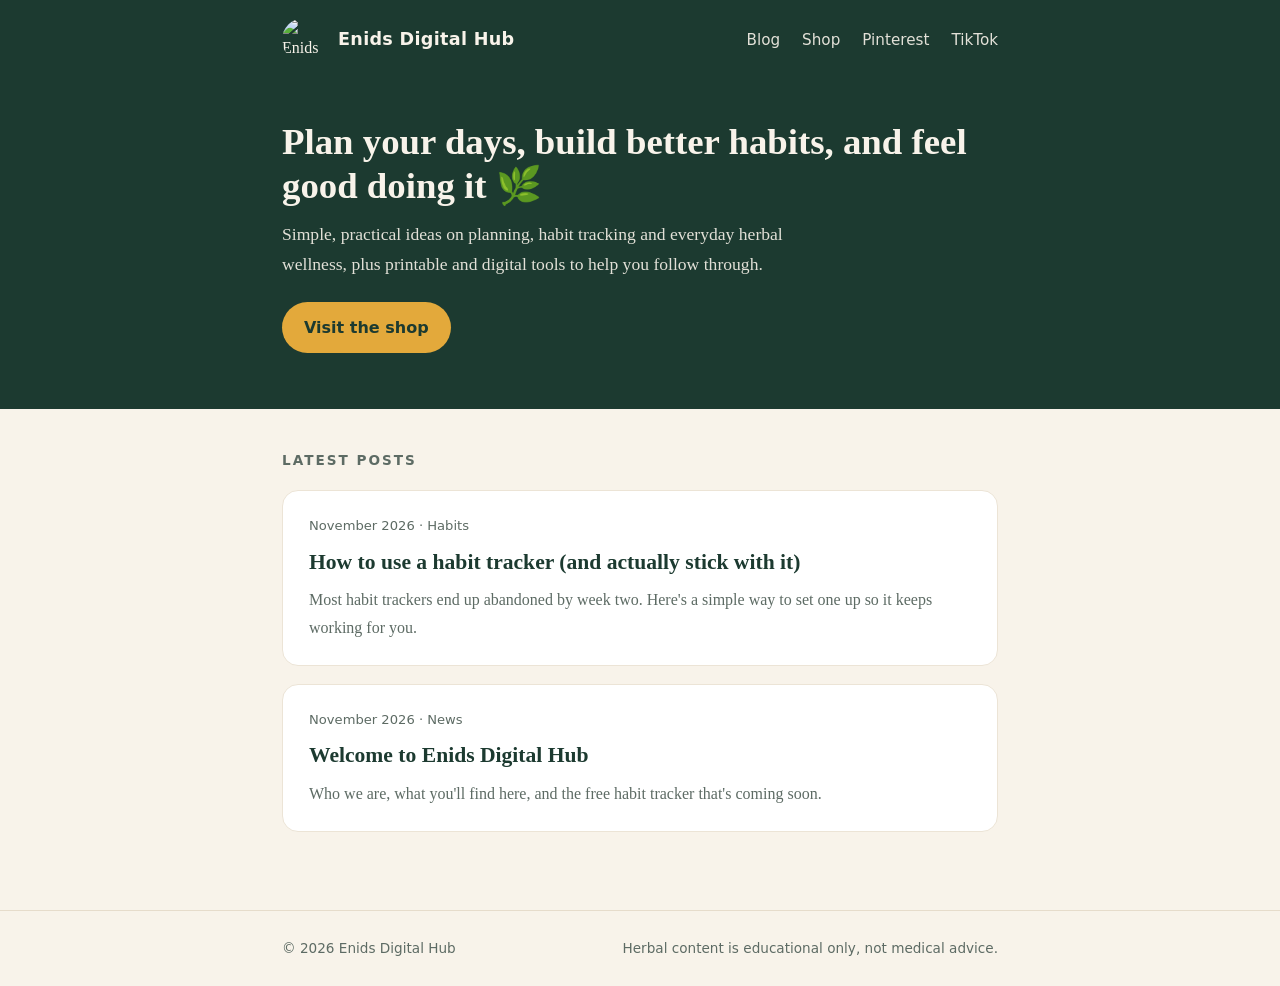
==== index.html @ 7ad2f8a9 "Create index.html" ====
<!DOCTYPE html>
<html lang="en">
<head>
<meta charset="utf-8">
<meta name="viewport" content="width=device-width, initial-scale=1">
<title>Enids Digital Hub Blog | Planners, Habit Trackers & Herbal Wellness Guides</title>
<meta name="description" content="Simple tips on planning, building habits and everyday herbal wellness, from Enids Digital Hub, the home of printable planners, habit trackers and herbal guides for women.">
<link rel="icon" href="https://i.pinimg.com/280x280_RS/6a/2f/2c/6a2f2c9085c15e4f3de927e266c48419.jpg">
<link rel="stylesheet" href="style.css">
</head>
<body>
<header class="site">
  <div class="wrap">
    <a class="brand" href="./"><img src="https://i.pinimg.com/280x280_RS/6a/2f/2c/6a2f2c9085c15e4f3de927e266c48419.jpg" alt="Enids Digital Hub logo"><span>Enids Digital Hub</span></a>
    <nav>
      <a href="./">Blog</a>
      <a href="https://payhip.com/EnidsDigitalHub">Shop</a>
      <a href="https://www.pinterest.com/enidsdigitalhub/">Pinterest</a>
      <a href="https://www.tiktok.com/@enids.digital.hub">TikTok</a>
    </nav>
  </div>
</header>

<section class="hero">
  <div class="wrap">
    <h1>Plan your days, build better habits, and feel good doing it 🌿</h1>
    <p>Simple, practical ideas on planning, habit tracking and everyday herbal wellness, plus printable and digital tools to help you follow through.</p>
    <a class="btn" href="https://payhip.com/EnidsDigitalHub">Visit the shop</a>
  </div>
</section>

<main>
  <div class="wrap">
    <h2 class="section">Latest posts</h2>

    <a class="card" href="posts/habit-tracker-that-sticks.html">
      <div class="meta">November 2026 · Habits</div>
      <h3>How to use a habit tracker (and actually stick with it)</h3>
      <p>Most habit trackers end up abandoned by week two. Here's a simple way to set one up so it keeps working for you.</p>
    </a>

    <a class="card" href="posts/welcome.html">
      <div class="meta">November 2026 · News</div>
      <h3>Welcome to Enids Digital Hub</h3>
      <p>Who we are, what you'll find here, and the free habit tracker that's coming soon.</p>
    </a>
  </div>
</main>

<footer>
  <div class="wrap">
    <span>© 2026 Enids Digital Hub</span>
    <span>Herbal content is educational only, not medical advice.</span>
  </div>
</footer>
</body>
</html>
---- style.css ----
:root{
  --green:#1c3a30; --green-2:#2f5a49; --leaf:#7fbf9a; --cream:#f8f3ea;
  --coral:#d9776b; --gold:#e3a93b; --ink:#1f2622; --muted:#5d6b64;
}
*{box-sizing:border-box}
html{scroll-behavior:smooth}
body{margin:0;font-family:Georgia,"Times New Roman",serif;color:var(--ink);background:var(--cream);line-height:1.7}
a{color:var(--green-2)}
a:hover{color:var(--coral)}
.wrap{max-width:760px;margin:0 auto;padding:0 22px}
header.site{background:var(--green);color:var(--cream)}
header.site .wrap{display:flex;align-items:center;justify-content:space-between;gap:16px;padding-top:18px;padding-bottom:18px;flex-wrap:wrap}
.brand{display:flex;align-items:center;gap:12px;color:var(--cream);text-decoration:none}
.brand img{width:44px;height:44px;border-radius:50%}
.brand span{font-family:system-ui,-apple-system,"Segoe UI",sans-serif;font-weight:700;letter-spacing:.3px;font-size:1.1rem}
nav a{color:var(--cream);text-decoration:none;font-family:system-ui,-apple-system,"Segoe UI",sans-serif;font-size:.95rem;margin-left:18px;opacity:.9}
nav a:hover{opacity:1;color:var(--leaf)}
.hero{background:var(--green);color:var(--cream);padding:40px 0 56px}
.hero h1{font-size:2.3rem;line-height:1.2;margin:0 0 12px}
.hero p{font-size:1.1rem;opacity:.9;max-width:560px;margin:0 0 22px}
.btn{display:inline-block;background:var(--gold);color:var(--green);font-family:system-ui,-apple-system,"Segoe UI",sans-serif;font-weight:700;padding:12px 22px;border-radius:999px;text-decoration:none}
.btn:hover{background:var(--coral);color:#fff}
main{padding:40px 0 60px}
h2.section{font-family:system-ui,-apple-system,"Segoe UI",sans-serif;font-size:.85rem;text-transform:uppercase;letter-spacing:2px;color:var(--muted);margin:0 0 18px}
.card{display:block;background:#fff;border-radius:16px;padding:24px 26px;margin-bottom:18px;text-decoration:none;color:inherit;border:1px solid #ece4d6;transition:transform .15s,box-shadow .15s}
.card:hover{transform:translateY(-2px);box-shadow:0 8px 24px rgba(28,58,48,.08)}
.card h3{margin:0 0 6px;font-size:1.35rem;color:var(--green)}
.card p{margin:0;color:var(--muted)}
.meta{font-family:system-ui,-apple-system,"Segoe UI",sans-serif;font-size:.82rem;color:var(--muted);margin-bottom:6px}
article h1{font-size:2.1rem;line-height:1.25;color:var(--green);margin:0 0 8px}
article h2{color:var(--green);margin-top:34px}
article li{margin-bottom:8px}
.note{background:#fff;border-left:4px solid var(--leaf);padding:14px 18px;border-radius:8px;font-size:.95rem;color:var(--muted)}
.cta{background:var(--green);color:var(--cream);border-radius:16px;padding:26px;margin-top:40px}
.cta h3{margin:0 0 8px}
.cta p{margin:0 0 16px;opacity:.9}
footer{border-top:1px solid #e6dccb;padding:26px 0;font-family:system-ui,-apple-system,"Segoe UI",sans-serif;font-size:.85rem;color:var(--muted)}
footer .wrap{display:flex;justify-content:space-between;flex-wrap:wrap;gap:10px}
@media (max-width:560px){.hero h1{font-size:1.8rem}nav a{margin-left:12px}}
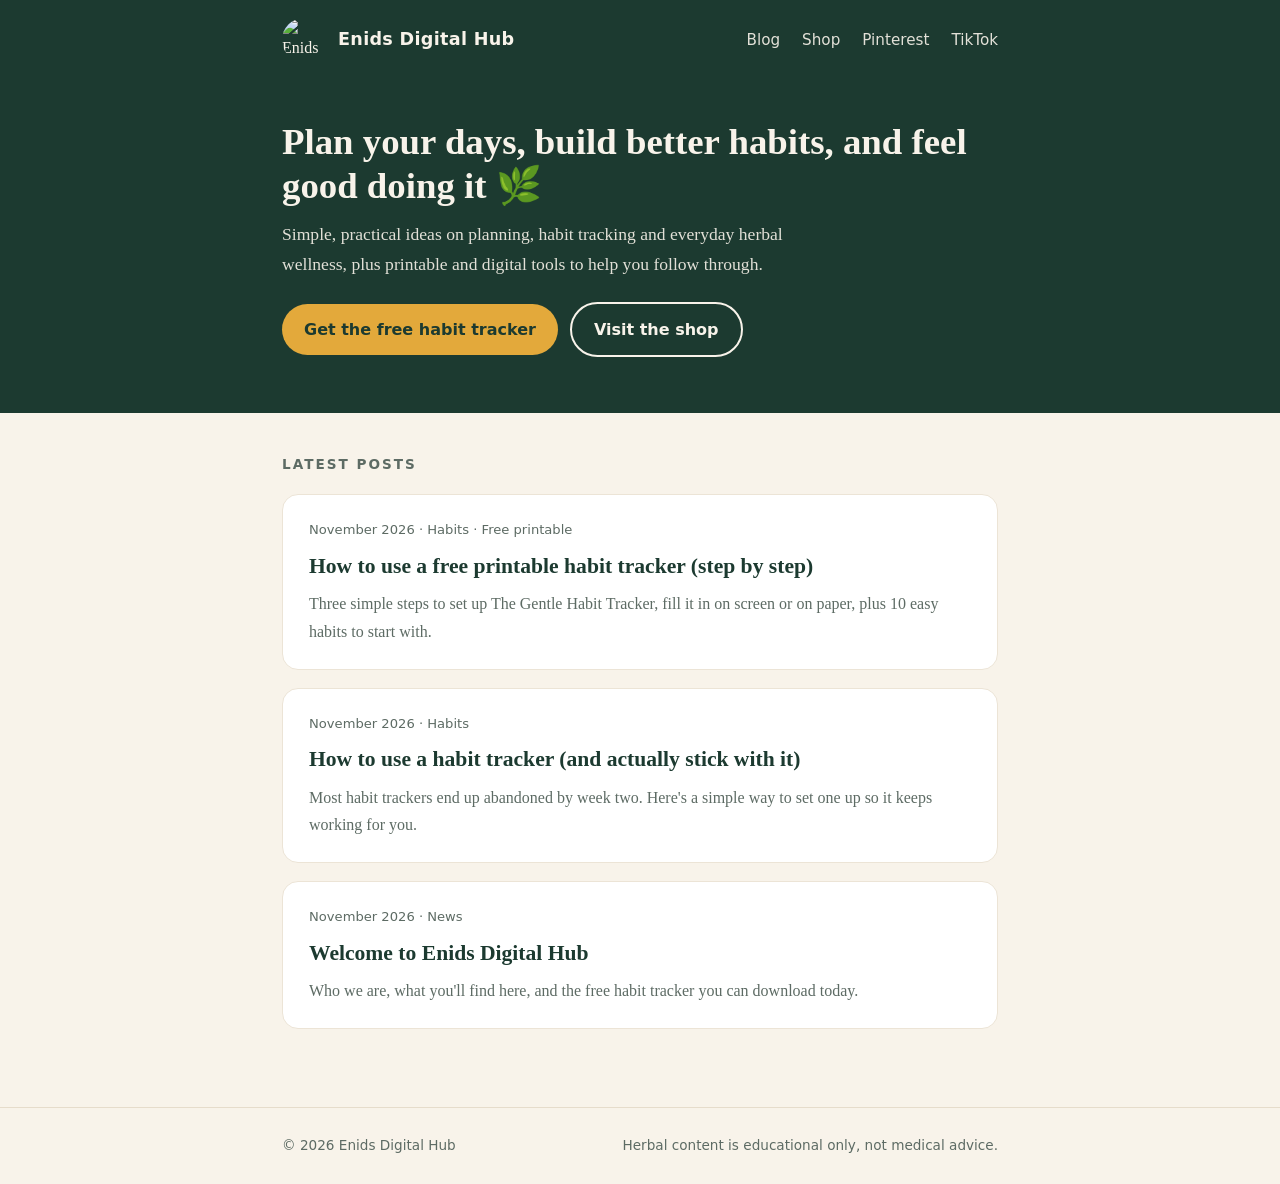
==== commit 94428c2b: "Update index.html" ====
--- a/index.html
+++ b/index.html
@@ -25,13 +25,20 @@
   <div class="wrap">
     <h1>Plan your days, build better habits, and feel good doing it 🌿</h1>
     <p>Simple, practical ideas on planning, habit tracking and everyday herbal wellness, plus printable and digital tools to help you follow through.</p>
-    <a class="btn" href="https://payhip.com/EnidsDigitalHub">Visit the shop</a>
+    <a class="btn" href="https://payhip.com/b/7yVRZ">Get the free habit tracker</a>
+    <a class="btn" href="https://payhip.com/EnidsDigitalHub" style="background:transparent;color:#f8f3ea;border:2px solid #f8f3ea;margin-left:8px">Visit the shop</a>
   </div>
 </section>
 
 <main>
   <div class="wrap">
     <h2 class="section">Latest posts</h2>
+
+    <a class="card" href="posts/free-habit-tracker-how-to-use.html">
+      <div class="meta">November 2026 · Habits · Free printable</div>
+      <h3>How to use a free printable habit tracker (step by step)</h3>
+      <p>Three simple steps to set up The Gentle Habit Tracker, fill it in on screen or on paper, plus 10 easy habits to start with.</p>
+    </a>
 
     <a class="card" href="posts/habit-tracker-that-sticks.html">
       <div class="meta">November 2026 · Habits</div>
@@ -42,7 +49,7 @@
     <a class="card" href="posts/welcome.html">
       <div class="meta">November 2026 · News</div>
       <h3>Welcome to Enids Digital Hub</h3>
-      <p>Who we are, what you'll find here, and the free habit tracker that's coming soon.</p>
+      <p>Who we are, what you'll find here, and the free habit tracker you can download today.</p>
     </a>
   </div>
 </main>
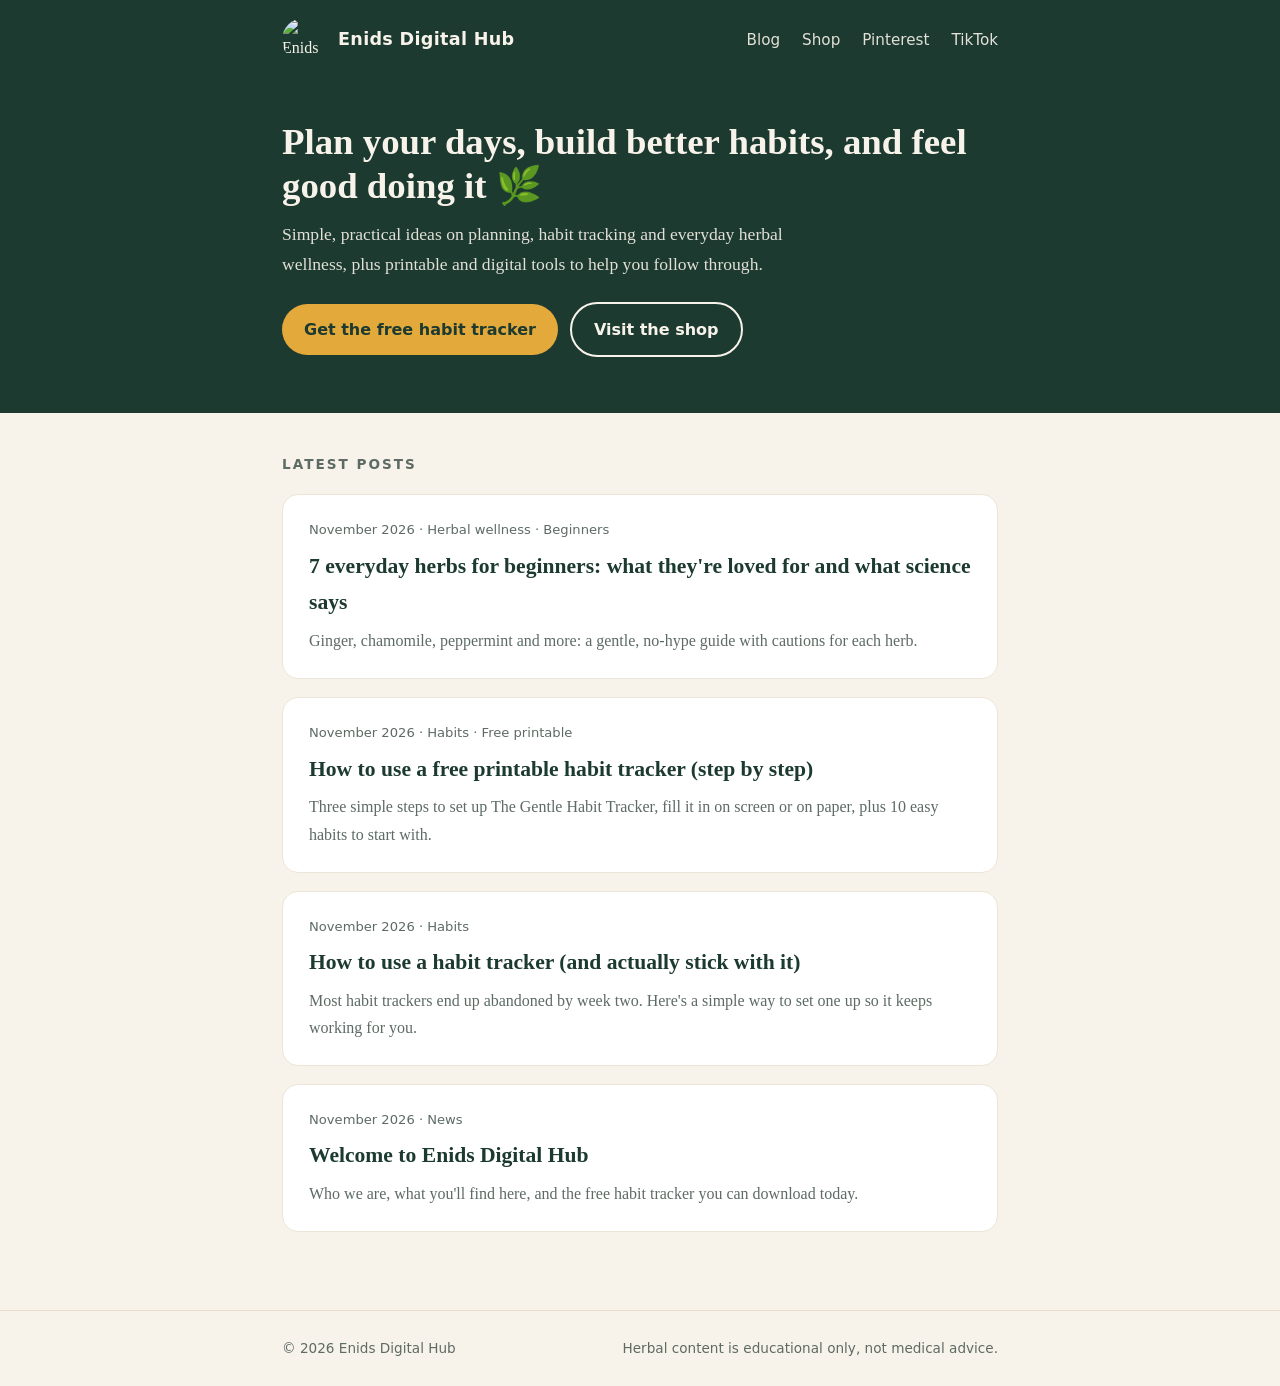
==== commit 8591dd40: "Update index.html" ====
--- a/index.html
+++ b/index.html
@@ -34,6 +34,12 @@
   <div class="wrap">
     <h2 class="section">Latest posts</h2>
 
+    <a class="card" href="posts/7-everyday-herbs-for-beginners.html">
+      <div class="meta">November 2026 · Herbal wellness · Beginners</div>
+      <h3>7 everyday herbs for beginners: what they're loved for and what science says</h3>
+      <p>Ginger, chamomile, peppermint and more: a gentle, no-hype guide with cautions for each herb.</p>
+    </a>
+
     <a class="card" href="posts/free-habit-tracker-how-to-use.html">
       <div class="meta">November 2026 · Habits · Free printable</div>
       <h3>How to use a free printable habit tracker (step by step)</h3>
